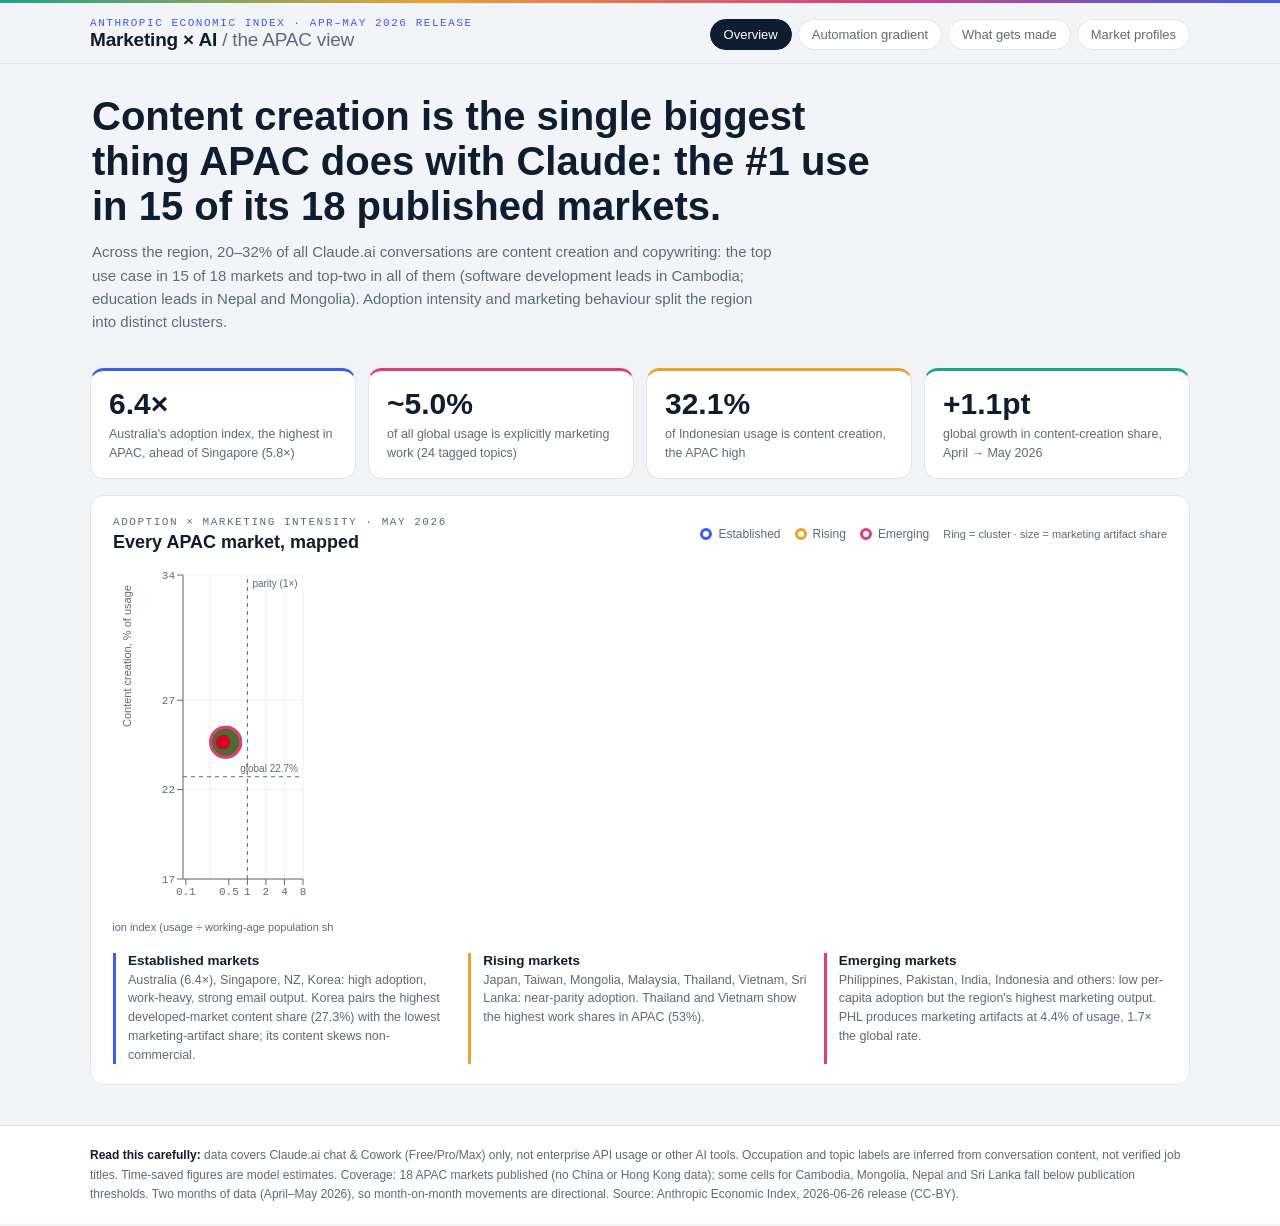
==== apac-ai-marketing-dash/index.html @ ea155172 "Landing page and APAC AI marketing dashboard" ====
<!DOCTYPE html>
<html lang="en">
<head>
<meta charset="utf-8" />
<meta name="viewport" content="width=device-width, initial-scale=1" />
<title>Marketing &amp; AI in APAC: How Marketing Teams Use Claude | Anthropic Economic Index</title>
<meta name="description" content="An interactive analysis of how marketers across 18 Asia-Pacific markets use AI: adoption intensity, the automation-vs-augmentation gradient by role, and what content gets made. Data from the Anthropic Economic Index, April-May 2026." />
<meta name="author" content="Stephane With" />
<meta name="robots" content="index, follow, max-image-preview:large, max-snippet:-1" />
<meta name="keywords" content="AI marketing APAC, marketing automation, Anthropic Economic Index, Claude usage, content creation AI, augmentation vs automation, Asia-Pacific AI adoption" />
<link rel="canonical" href="https://stephanewith.com/apac-ai-marketing-dash" />
<link rel="icon" type="image/svg+xml" href="[data-uri]" />

<meta property="og:title" content="Marketing &amp; AI in APAC: How Marketing Teams Use Claude" />
<meta property="og:description" content="Adoption, the automation gradient by marketing role, and what gets made across 18 Asia-Pacific markets. Built on the Anthropic Economic Index (Apr-May 2026)." />
<meta property="og:type" content="website" />
<meta property="og:url" content="https://stephanewith.com/apac-ai-marketing-dash" />
<meta property="og:site_name" content="stephanewith.com" />
<meta property="og:locale" content="en_US" />

<meta name="twitter:card" content="summary_large_image" />
<meta name="twitter:title" content="Marketing &amp; AI in APAC: How Marketing Teams Use Claude" />
<meta name="twitter:description" content="Adoption, the automation gradient by marketing role, and what gets made across 18 Asia-Pacific markets. Anthropic Economic Index, Apr-May 2026." />

<meta http-equiv="Content-Security-Policy" content="default-src 'self'; script-src 'self' 'unsafe-inline'; style-src 'unsafe-inline' https://fonts.googleapis.com; font-src https://fonts.gstatic.com data:; img-src 'self' data:; base-uri 'self'; form-action 'self'" />

<script type="application/ld+json">
{
  "@context": "https://schema.org",
  "@graph": [
    {
      "@type": "Dataset",
      "name": "Marketing AI usage across Asia-Pacific",
      "description": "How marketing teams across 18 Asia-Pacific markets use Claude: adoption intensity, automation vs augmentation by marketing role, and content output types. Derived from the Anthropic Economic Index, April-May 2026 release.",
      "url": "https://stephanewith.com/apac-ai-marketing-dash",
      "keywords": ["AI marketing", "Asia-Pacific", "marketing automation", "content creation", "Claude usage"],
      "temporalCoverage": "2026-04-01/2026-05-31",
      "spatialCoverage": "Asia-Pacific",
      "creator": { "@type": "Person", "name": "Stephane With" },
      "isBasedOn": {
        "@type": "Dataset",
        "name": "Anthropic Economic Index",
        "url": "https://www.anthropic.com/economic-index",
        "creator": { "@type": "Organization", "name": "Anthropic" }
      },
      "license": "https://creativecommons.org/licenses/by/4.0/"
    },
    {
      "@type": "FAQPage",
      "mainEntity": [
        {
          "@type": "Question",
          "name": "What is the most common way marketers use AI in Asia-Pacific?",
          "acceptedAnswer": { "@type": "Answer", "text": "Content creation and copywriting is the single largest use of Claude in 15 of the 18 published APAC markets, and a top-two use in all 18, ranging from about 20% of usage in Cambodia to 32% in Indonesia. The exceptions are Cambodia, where software development leads, and Nepal and Mongolia, where education leads." }
        },
        {
          "@type": "Question",
          "name": "Which marketing roles use AI for automation versus augmentation?",
          "acceptedAnswer": { "@type": "Answer", "text": "Performance and analytical roles lean toward automation: Search Marketing Strategists delegate about 55% of tasks and Market Research Analysts about 46%. Creative and brand roles lean toward augmentation, keeping AI in the loop: Writers and Authors automate about 29% and Graphic Designers about 30%, working mostly through back-and-forth iteration." }
        },
        {
          "@type": "Question",
          "name": "Which Asia-Pacific market has the highest AI adoption?",
          "acceptedAnswer": { "@type": "Answer", "text": "Australia has the highest adoption index in APAC at 6.4 times its working-age population share, followed by Singapore at 5.8 and New Zealand at 4.8. Emerging markets like the Philippines and Pakistan have lower overall adoption but the highest share of marketing-content output." }
        },
        {
          "@type": "Question",
          "name": "What data is this dashboard based on?",
          "acceptedAnswer": { "@type": "Answer", "text": "It uses the Anthropic Economic Index, April-May 2026 release, covering Claude.ai chat and Cowork usage (Free, Pro, and Max plans). It does not include enterprise API usage or other AI tools. Occupation and topic labels are inferred from conversation content, and time-saved figures are model estimates. The data is released under CC-BY." }
        }
      ]
    }
  ]
}
</script>

<style>html,body{margin:0;padding:0;background:#F2F4F8;}#root{min-height:100vh;}
.dash-fallback{max-width:800px;margin:0 auto;padding:48px 24px;font-family:'IBM Plex Sans',system-ui,sans-serif;color:#0F1D30;line-height:1.55;}
.dash-fallback h1{font-family:'Space Grotesk',system-ui,sans-serif;font-size:32px;line-height:1.15;margin:0 0 8px;}
.dash-fallback h2{font-family:'Space Grotesk',system-ui,sans-serif;font-size:20px;margin:28px 0 8px;}
.dash-fallback p,.dash-fallback li{color:#3f4d61;font-size:15px;}
.dash-fallback .eyebrow{font-family:'IBM Plex Mono',monospace;font-size:12px;letter-spacing:.12em;text-transform:uppercase;color:#3D5BF5;}</style>
</head>
<body>
<div id="root"><noscript-fallback class="dash-fallback">
<div class="eyebrow">Anthropic Economic Index &middot; April&ndash;May 2026</div>
<h1>Marketing &amp; AI in Asia-Pacific: how marketing teams use Claude</h1>
<p>An interactive dashboard analysing how marketers across 18 Asia-Pacific markets use AI, based on the Anthropic Economic Index. It covers three questions: how intensely each market has adopted AI, which marketing roles use it to automate versus collaborate, and what kind of content gets produced. <strong>Enable JavaScript to use the interactive charts.</strong></p>

<h2>Content creation leads almost everywhere in APAC</h2>
<p>Content creation and copywriting is the largest single use of Claude in 15 of the 18 published markets, and a top-two use in all 18, ranging from about 20% of usage in Cambodia to 32% in Indonesia. The exceptions: software development leads in Cambodia, and education leads in Nepal and Mongolia. Globally the figure is 22.7%, and it grew in 14 of 18 APAC markets between April and May 2026.</p>

<h2>The automation gradient by marketing role</h2>
<p>Marketing roles split cleanly between automation (delegating whole tasks) and augmentation (iterating with AI):</p>
<ul>
<li><strong>Automation-leaning:</strong> Search Marketing Strategists (~55% of tasks delegated) and Market Research Analysts (~46%).</li>
<li><strong>Balanced:</strong> Marketing Managers and PR Specialists (~38-39%).</li>
<li><strong>Augmentation-leaning:</strong> Advertising &amp; Promotions Managers (~33%), Graphic Designers (~30%), and Writers &amp; Authors (~29%), who work mostly through back-and-forth iteration.</li>
</ul>

<h2>Adoption clusters</h2>
<p><strong>Established markets</strong>, Australia (6.4&times; adoption index), Singapore (5.8&times;), New Zealand (4.8&times;), South Korea (3.8&times;), show high, work-heavy usage. <strong>Emerging markets</strong> such as the Philippines and Pakistan have lower overall adoption but the region's highest marketing-content output, with the Philippines producing marketing and social artifacts at 4.4% of usage versus a 2.6% global benchmark.</p>

<h2>About the data</h2>
<p>Source: the <a href="https://www.anthropic.com/economic-index">Anthropic Economic Index</a>, April&ndash;May 2026 release, covering Claude.ai chat and Cowork usage (Free, Pro, and Max). It excludes enterprise API usage and other AI tools. Occupation and topic labels are inferred from conversation content, not verified job titles; time-saved figures are model estimates. Released under CC-BY.</p>
</noscript-fallback></div>

<!-- Pinned library versions. See deployment notes for how to add integrity hashes. -->

<script src="./vendor/react.min.js"></script>
<script src="./vendor/react-dom.min.js"></script>
<script src="./vendor/prop-types.min.js"></script>
<script src="./vendor/recharts.min.js"></script>
<script src="./app.js"></script>
</body>
</html>
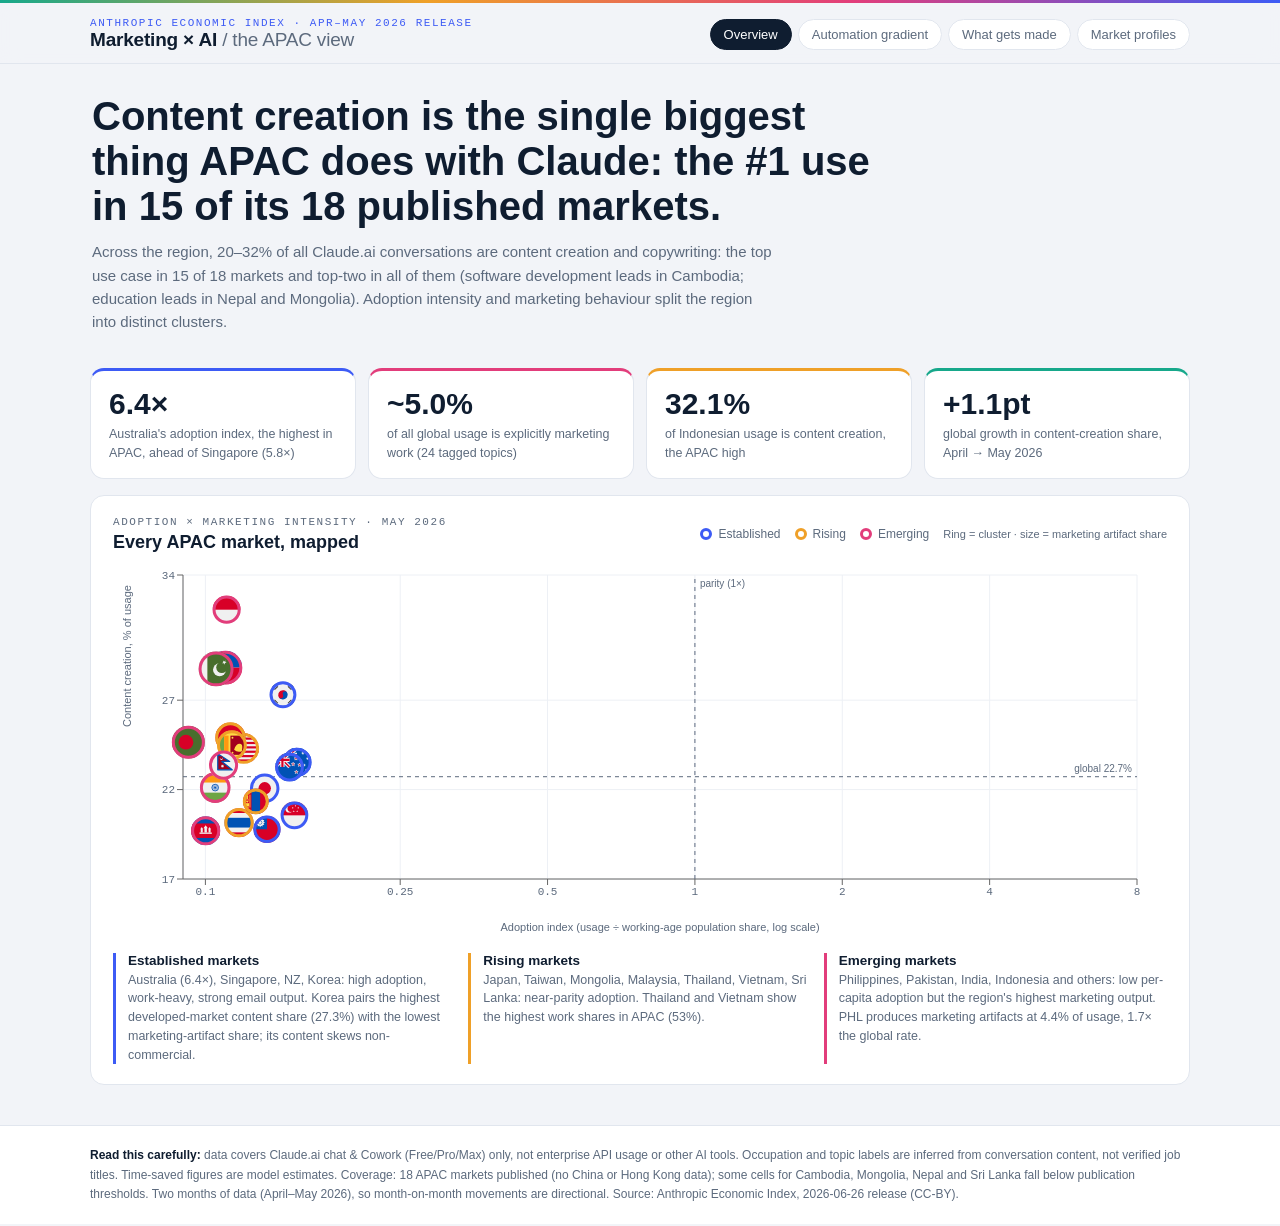
==== commit e1595178: "Add EU dashboard and update APAC tags plus landing page" ====
--- a/apac-ai-marketing-dash/index.html
+++ b/apac-ai-marketing-dash/index.html
@@ -8,19 +8,24 @@
 <meta name="author" content="Stephane With" />
 <meta name="robots" content="index, follow, max-image-preview:large, max-snippet:-1" />
 <meta name="keywords" content="AI marketing APAC, marketing automation, Anthropic Economic Index, Claude usage, content creation AI, augmentation vs automation, Asia-Pacific AI adoption" />
-<link rel="canonical" href="https://stephanewith.com/apac-ai-marketing-dash" />
+<link rel="canonical" href="https://stephanewith.github.io/apac-ai-marketing-dash/" />
 <link rel="icon" type="image/svg+xml" href="[data-uri]" />
+<link rel="apple-touch-icon" href="[data-uri]" />
 
 <meta property="og:title" content="Marketing &amp; AI in APAC: How Marketing Teams Use Claude" />
 <meta property="og:description" content="Adoption, the automation gradient by marketing role, and what gets made across 18 Asia-Pacific markets. Built on the Anthropic Economic Index (Apr-May 2026)." />
 <meta property="og:type" content="website" />
-<meta property="og:url" content="https://stephanewith.com/apac-ai-marketing-dash" />
+<meta property="og:url" content="https://stephanewith.github.io/apac-ai-marketing-dash/" />
 <meta property="og:site_name" content="stephanewith.com" />
 <meta property="og:locale" content="en_US" />
+<meta property="og:image" content="https://stephanewith.github.io/apac-ai-marketing-dash/og-image.png" />
+<meta property="og:image:width" content="1200" />
+<meta property="og:image:height" content="630" />
 
 <meta name="twitter:card" content="summary_large_image" />
 <meta name="twitter:title" content="Marketing &amp; AI in APAC: How Marketing Teams Use Claude" />
 <meta name="twitter:description" content="Adoption, the automation gradient by marketing role, and what gets made across 18 Asia-Pacific markets. Anthropic Economic Index, Apr-May 2026." />
+<meta name="twitter:image" content="https://stephanewith.github.io/apac-ai-marketing-dash/og-image.png" />
 
 <meta http-equiv="Content-Security-Policy" content="default-src 'self'; script-src 'self' 'unsafe-inline'; style-src 'unsafe-inline' https://fonts.googleapis.com; font-src https://fonts.gstatic.com data:; img-src 'self' data:; base-uri 'self'; form-action 'self'" />
 
@@ -32,7 +37,7 @@
       "@type": "Dataset",
       "name": "Marketing AI usage across Asia-Pacific",
       "description": "How marketing teams across 18 Asia-Pacific markets use Claude: adoption intensity, automation vs augmentation by marketing role, and content output types. Derived from the Anthropic Economic Index, April-May 2026 release.",
-      "url": "https://stephanewith.com/apac-ai-marketing-dash",
+      "url": "https://stephanewith.github.io/apac-ai-marketing-dash/",
       "keywords": ["AI marketing", "Asia-Pacific", "marketing automation", "content creation", "Claude usage"],
       "temporalCoverage": "2026-04-01/2026-05-31",
       "spatialCoverage": "Asia-Pacific",
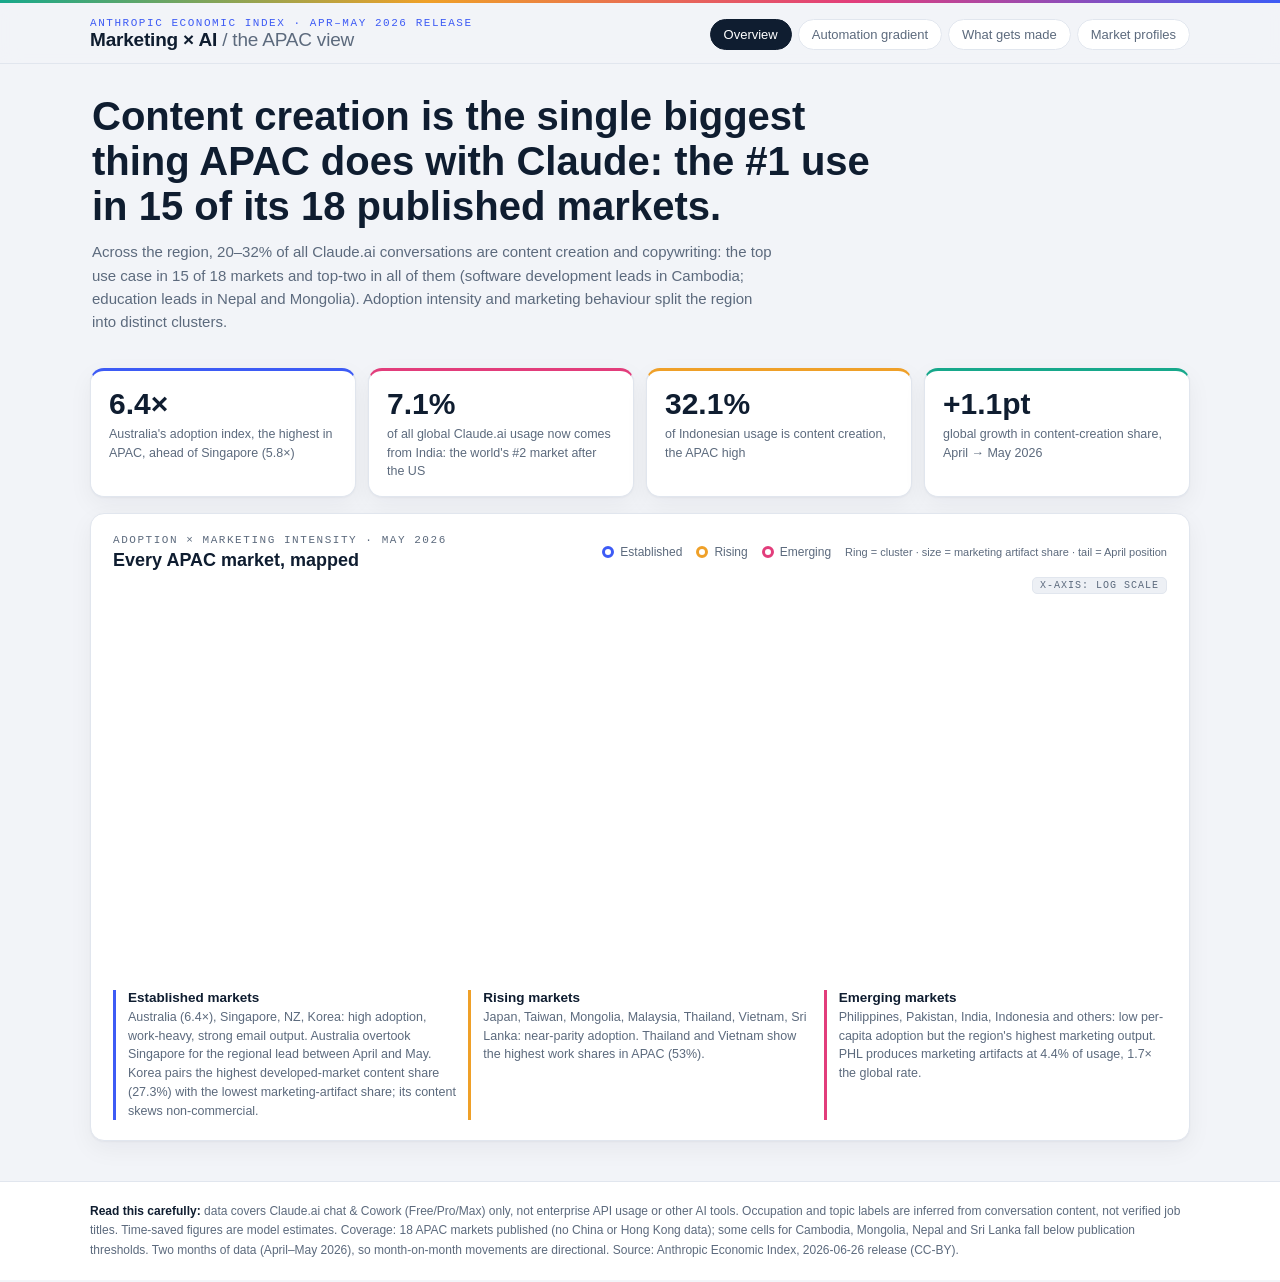
==== commit 6bd8440e: "Fix Dataset structured data: add description, creator and licence to Economic Index source Co-Author" ====
--- a/apac-ai-marketing-dash/index.html
+++ b/apac-ai-marketing-dash/index.html
@@ -8,24 +8,24 @@
 <meta name="author" content="Stephane With" />
 <meta name="robots" content="index, follow, max-image-preview:large, max-snippet:-1" />
 <meta name="keywords" content="AI marketing APAC, marketing automation, Anthropic Economic Index, Claude usage, content creation AI, augmentation vs automation, Asia-Pacific AI adoption" />
-<link rel="canonical" href="https://stephanewith.github.io/apac-ai-marketing-dash/" />
+<link rel="canonical" href="https://stephanewith.com/apac-ai-marketing-dash/" />
 <link rel="icon" type="image/svg+xml" href="[data-uri]" />
 <link rel="apple-touch-icon" href="[data-uri]" />
 
 <meta property="og:title" content="Marketing &amp; AI in APAC: How Marketing Teams Use Claude" />
 <meta property="og:description" content="Adoption, the automation gradient by marketing role, and what gets made across 18 Asia-Pacific markets. Built on the Anthropic Economic Index (Apr-May 2026)." />
 <meta property="og:type" content="website" />
-<meta property="og:url" content="https://stephanewith.github.io/apac-ai-marketing-dash/" />
+<meta property="og:url" content="https://stephanewith.com/apac-ai-marketing-dash/" />
 <meta property="og:site_name" content="stephanewith.com" />
 <meta property="og:locale" content="en_US" />
-<meta property="og:image" content="https://stephanewith.github.io/apac-ai-marketing-dash/og-image.png" />
+<meta property="og:image" content="https://stephanewith.com/apac-ai-marketing-dash/og-image.png" />
 <meta property="og:image:width" content="1200" />
 <meta property="og:image:height" content="630" />
 
 <meta name="twitter:card" content="summary_large_image" />
 <meta name="twitter:title" content="Marketing &amp; AI in APAC: How Marketing Teams Use Claude" />
 <meta name="twitter:description" content="Adoption, the automation gradient by marketing role, and what gets made across 18 Asia-Pacific markets. Anthropic Economic Index, Apr-May 2026." />
-<meta name="twitter:image" content="https://stephanewith.github.io/apac-ai-marketing-dash/og-image.png" />
+<meta name="twitter:image" content="https://stephanewith.com/apac-ai-marketing-dash/og-image.png" />
 
 <meta http-equiv="Content-Security-Policy" content="default-src 'self'; script-src 'self' 'unsafe-inline'; style-src 'unsafe-inline' https://fonts.googleapis.com; font-src https://fonts.gstatic.com data:; img-src 'self' data:; base-uri 'self'; form-action 'self'" />
 
@@ -37,7 +37,7 @@
       "@type": "Dataset",
       "name": "Marketing AI usage across Asia-Pacific",
       "description": "How marketing teams across 18 Asia-Pacific markets use Claude: adoption intensity, automation vs augmentation by marketing role, and content output types. Derived from the Anthropic Economic Index, April-May 2026 release.",
-      "url": "https://stephanewith.github.io/apac-ai-marketing-dash/",
+      "url": "https://stephanewith.com/apac-ai-marketing-dash/",
       "keywords": ["AI marketing", "Asia-Pacific", "marketing automation", "content creation", "Claude usage"],
       "temporalCoverage": "2026-04-01/2026-05-31",
       "spatialCoverage": "Asia-Pacific",
@@ -45,8 +45,10 @@
       "isBasedOn": {
         "@type": "Dataset",
         "name": "Anthropic Economic Index",
+        "description": "Public dataset from Anthropic on how Claude is used across occupations, tasks and geographies.",
         "url": "https://www.anthropic.com/economic-index",
-        "creator": { "@type": "Organization", "name": "Anthropic" }
+        "creator": { "@type": "Organization", "name": "Anthropic" },
+        "license": "https://creativecommons.org/licenses/by/4.0/"
       },
       "license": "https://creativecommons.org/licenses/by/4.0/"
     },
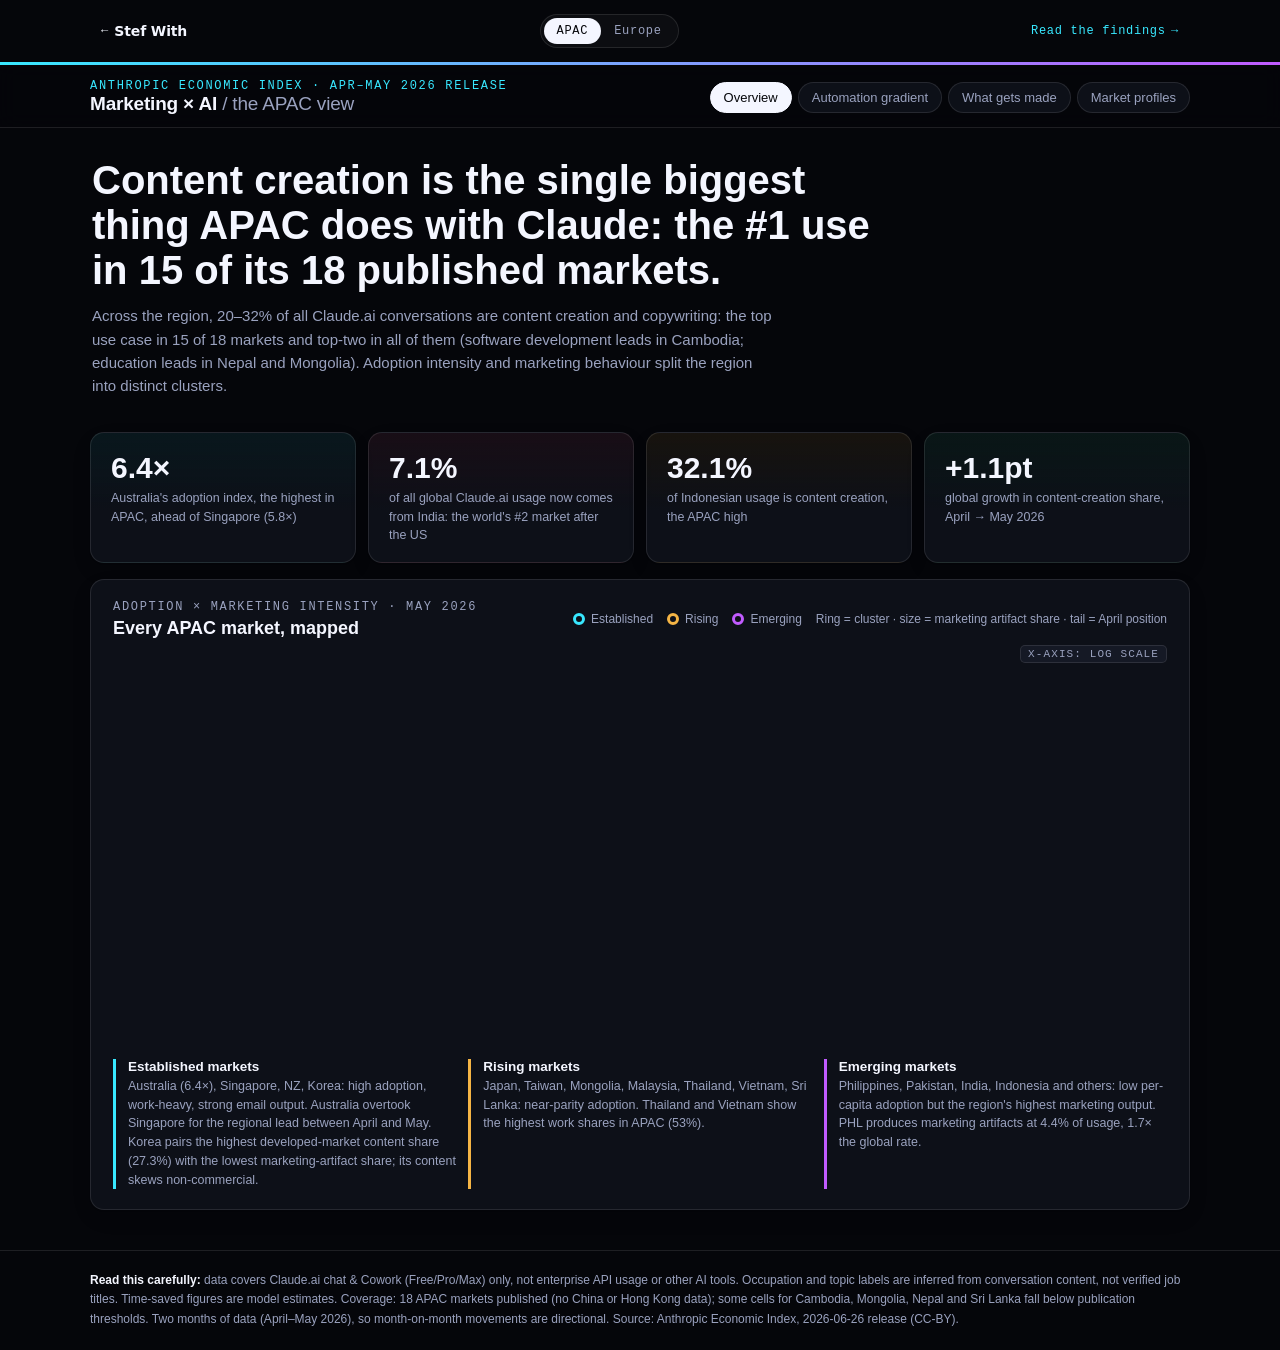
==== commit dab2a46a: "Homepage intro video, research cards and motion; dashboards redesigned - Homepage: Motion entrance, " ====
--- a/apac-ai-marketing-dash/index.html
+++ b/apac-ai-marketing-dash/index.html
@@ -27,7 +27,7 @@
 <meta name="twitter:description" content="Adoption, the automation gradient by marketing role, and what gets made across 18 Asia-Pacific markets. Anthropic Economic Index, Apr-May 2026." />
 <meta name="twitter:image" content="https://stephanewith.com/apac-ai-marketing-dash/og-image.png" />
 
-<meta http-equiv="Content-Security-Policy" content="default-src 'self'; script-src 'self' 'unsafe-inline'; style-src 'unsafe-inline' https://fonts.googleapis.com; font-src https://fonts.gstatic.com data:; img-src 'self' data:; base-uri 'self'; form-action 'self'" />
+<meta http-equiv="Content-Security-Policy" content="default-src 'self'; script-src 'self' 'unsafe-inline'; style-src 'self' 'unsafe-inline' https://fonts.googleapis.com; font-src https://fonts.gstatic.com data:; img-src 'self' data:; base-uri 'self'; form-action 'self'" />
 
 <script type="application/ld+json">
 {
@@ -81,14 +81,15 @@
 }
 </script>
 
-<style>html,body{margin:0;padding:0;background:#F2F4F8;}#root{min-height:100vh;}
-.dash-fallback{max-width:800px;margin:0 auto;padding:48px 24px;font-family:'IBM Plex Sans',system-ui,sans-serif;color:#0F1D30;line-height:1.55;}
+<style>html,body{margin:0;padding:0;background:#05060a;}#root{min-height:100vh;}
+.dash-fallback{max-width:800px;margin:0 auto;padding:48px 24px;font-family:'Space Grotesk',system-ui,sans-serif;color:#f4f6ff;line-height:1.55;}
 .dash-fallback h1{font-family:'Space Grotesk',system-ui,sans-serif;font-size:32px;line-height:1.15;margin:0 0 8px;}
 .dash-fallback h2{font-family:'Space Grotesk',system-ui,sans-serif;font-size:20px;margin:28px 0 8px;}
-.dash-fallback p,.dash-fallback li{color:#3f4d61;font-size:15px;}
-.dash-fallback .eyebrow{font-family:'IBM Plex Mono',monospace;font-size:12px;letter-spacing:.12em;text-transform:uppercase;color:#3D5BF5;}</style>
+.dash-fallback p,.dash-fallback li{color:#9aa2bf;font-size:15px;}
+.dash-fallback .eyebrow{font-family:'JetBrains Mono',monospace;font-size:12px;letter-spacing:.12em;text-transform:uppercase;color:#38e8ff;}</style>
+<link rel="stylesheet" href="/assets/dash/shell.css">
 </head>
-<body>
+<body data-region="apac" data-article="/writing/ai-marketing-apac/">
 <div id="root"><noscript-fallback class="dash-fallback">
 <div class="eyebrow">Anthropic Economic Index &middot; April&ndash;May 2026</div>
 <h1>Marketing &amp; AI in Asia-Pacific: how marketing teams use Claude</h1>
@@ -119,5 +120,7 @@
 <script src="./vendor/prop-types.min.js"></script>
 <script src="./vendor/recharts.min.js"></script>
 <script src="./app.js"></script>
+<script src="/assets/dash/motion.js"></script>
+<script src="/assets/dash/shell.js"></script>
 </body>
 </html>
--- a/assets/dash/shell.css
+++ b/assets/dash/shell.css
@@ -0,0 +1,19 @@
+/* Shared shell for the stephanewith.com dashboards: nav back to the site,
+   region switch, link to the write-up. Tokens match the homepage. */
+:root{--dk-bg:#05060a;--dk-ink:#f4f6ff;--dk-muted:#9aa2bf;--dk-line:rgba(255,255,255,.10);--dk-cyan:#38e8ff;--dk-violet:#c15bff;--dk-ease:cubic-bezier(0.23,1,0.32,1)}
+.dk-nav{position:relative;z-index:60;display:flex;align-items:center;justify-content:space-between;gap:12px;flex-wrap:wrap;
+  max-width:1148px;margin:0 auto;padding:14px 24px;font-family:'JetBrains Mono',ui-monospace,monospace;font-size:12px;letter-spacing:.06em;color:var(--dk-muted)}
+.dk-nav a{color:var(--dk-ink);text-decoration:none;display:inline-flex;align-items:center;gap:.45em;padding:6px 10px;border-radius:999px;border:1px solid transparent;
+  transition:border-color .2s ease,color .2s ease,box-shadow .2s ease}
+.dk-nav a:focus-visible{outline:2px solid var(--dk-cyan);outline-offset:2px}
+@media (hover:hover) and (pointer:fine){.dk-nav a:hover{border-color:var(--dk-line);box-shadow:0 0 18px -6px rgba(56,232,255,.6)}}
+.dk-home b{font-family:'Space Grotesk',system-ui,sans-serif;font-weight:600;letter-spacing:-.01em;font-size:14px}
+.dk-switch{display:inline-flex;padding:3px;border-radius:999px;border:1px solid var(--dk-line);background:rgba(255,255,255,.03)}
+.dk-switch a{padding:5px 12px;color:var(--dk-muted)}
+.dk-switch a[aria-current="page"]{background:var(--dk-ink);color:var(--dk-bg)}
+.dk-read{color:var(--dk-cyan)!important}
+.dk-read .arr{transition:transform .2s var(--dk-ease)}
+@media (hover:hover) and (pointer:fine){.dk-read:hover .arr{transform:translateX(3px)}}
+@media (max-width:560px){.dk-nav{font-size:11px;padding:12px 16px}.dk-read .long{display:none}.dk-read .short{display:inline}}
+.dk-read .short{display:none}
+.scatter-mark:focus-visible circle{stroke:#fff;stroke-width:4}
